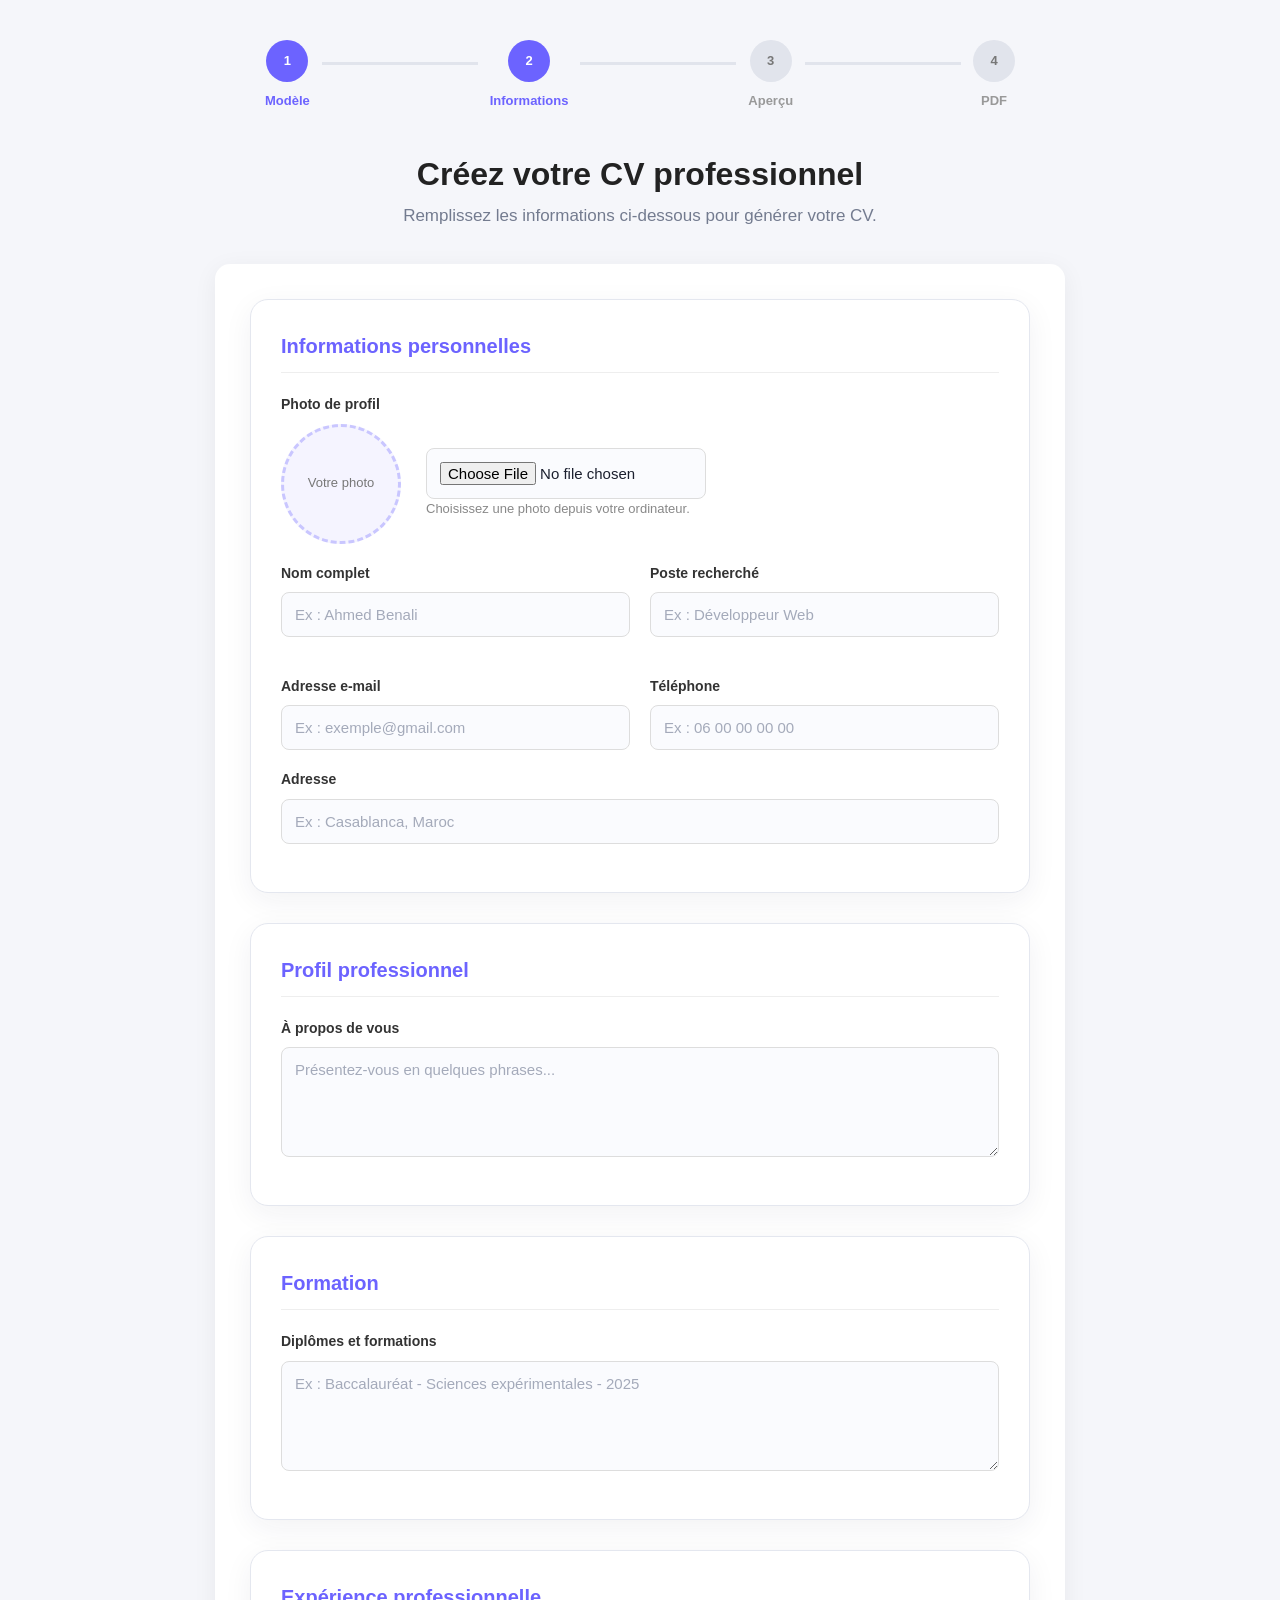
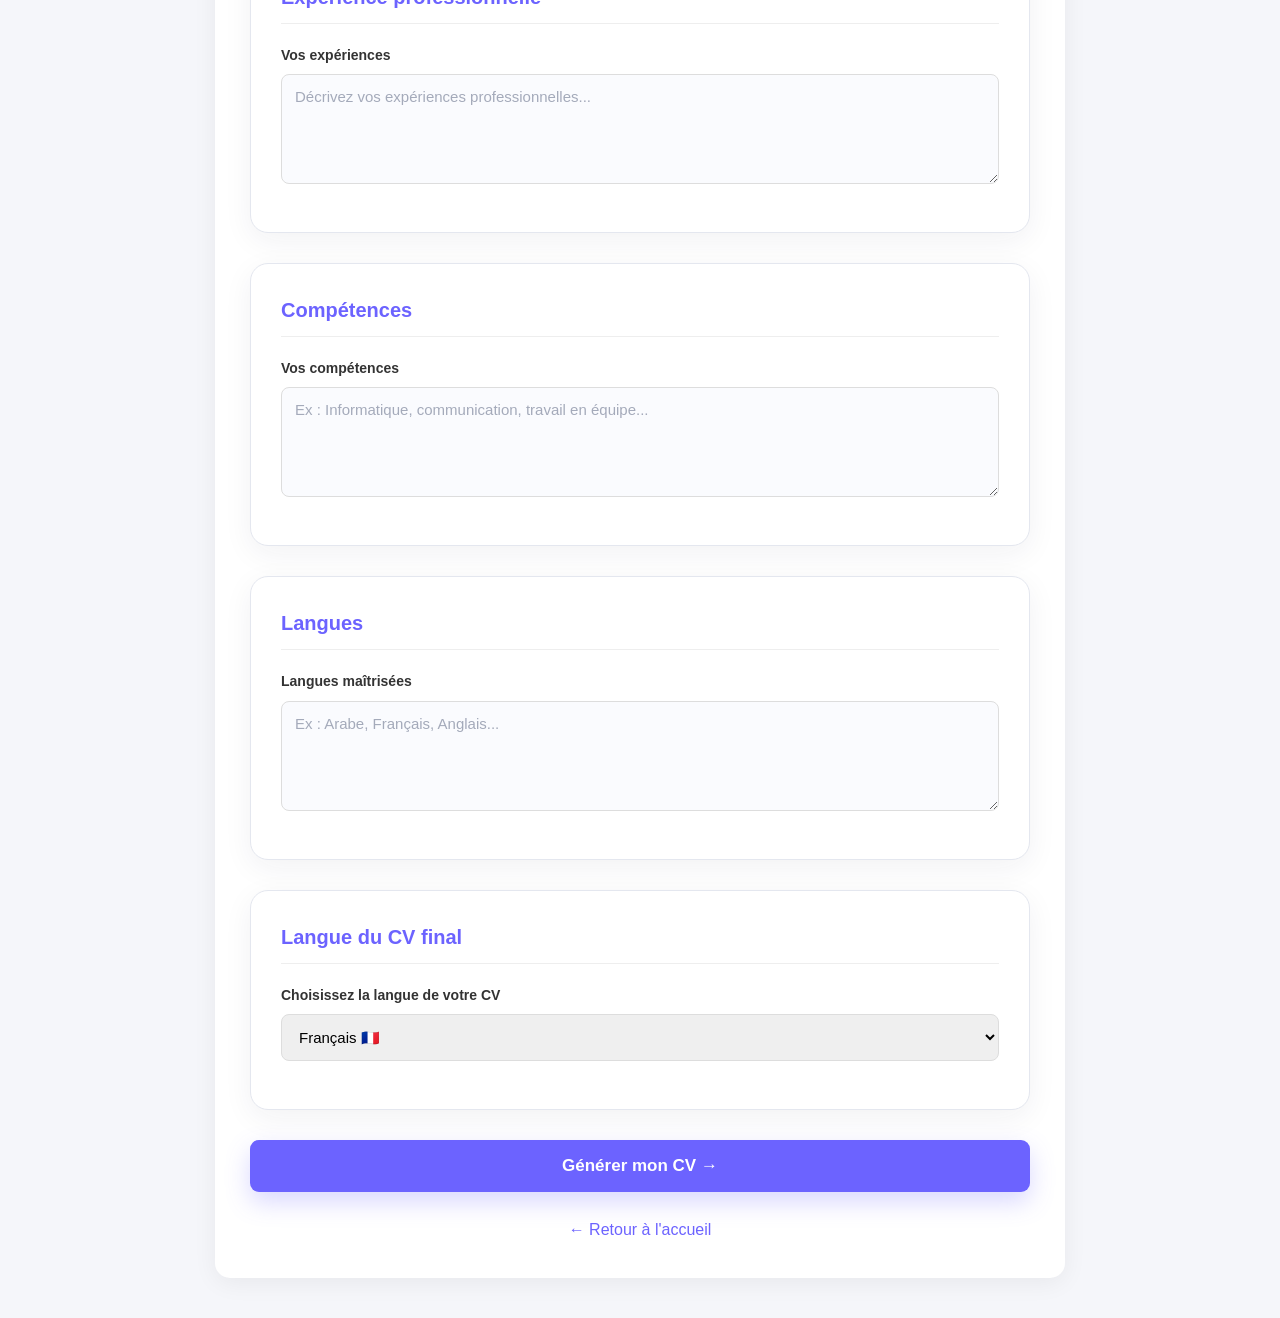
==== create.html @ 96555bdf "Add files via upload" ====
<!DOCTYPE html>
<html lang="fr">
<head>
    <meta charset="UTF-8">
    <meta name="viewport" content="width=device-width, initial-scale=1.0">
    <title>Créer mon CV | CVMaker</title>

    <link rel="stylesheet" href="style.css">

    <style>
        .create-page {
            min-height: 100vh;
            padding: 40px 20px;
            background: #f5f6fa;
            color: #222;
        }

        .progress-container {
            max-width: 750px;
            margin: 0 auto 45px;
            display: flex;
            align-items: center;
            justify-content: center;
        }

        .progress-step {
            display: flex;
            flex-direction: column;
            align-items: center;
            gap: 9px;
            color: #999;
            font-size: 13px;
            font-weight: bold;
            white-space: nowrap;
        }

        .step-circle {
            width: 42px;
            height: 42px;
            border-radius: 50%;
            background: #e1e4ec;
            color: #777;
            display: flex;
            align-items: center;
            justify-content: center;
        }

        .progress-step.active {
            color: #6c63ff;
        }

        .progress-step.active .step-circle {
            background: #6c63ff;
            color: white;
        }

        .progress-line {
            height: 3px;
            flex: 1;
            background: #e1e4ec;
            margin: 0 12px 25px;
        }

        .form-header {
            text-align: center;
            margin-bottom: 35px;
        }

        .form-header h1 {
            font-size: 32px;
            margin-bottom: 10px;
            color: #222;
        }

        .form-header p {
            color: #777;
            font-size: 16px;
        }

        #cvForm {
            max-width: 850px;
            margin: auto;
            background: white;
            padding: 35px;
            border-radius: 15px;
            box-shadow: 0 5px 25px rgba(0,0,0,0.06);
        }

        .form-section {
            margin-bottom: 30px;
        }

        .form-section h2 {
            font-size: 20px;
            color: #6c63ff;
            margin-bottom: 20px;
            padding-bottom: 10px;
            border-bottom: 1px solid #eee;
        }

        .form-grid {
            display: grid;
            grid-template-columns: 1fr 1fr;
            gap: 20px;
        }

        .input-group {
            display: flex;
            flex-direction: column;
            gap: 8px;
            margin-bottom: 18px;
        }

        .input-group label {
            font-weight: 600;
            color: #333;
        }

        .input-group input,
        .input-group textarea,
        .input-group select {
            width: 100%;
            padding: 13px;
            border: 1px solid #ddd;
            border-radius: 8px;
            font-size: 15px;
            font-family: inherit;
            box-sizing: border-box;
            outline: none;
        }

        .input-group input:focus,
        .input-group textarea:focus,
        .input-group select:focus {
            border-color: #6c63ff;
        }

        .input-group textarea {
            min-height: 110px;
            resize: vertical;
        }

        /* Photo de profil */

        .photo-upload {
            display: flex;
            align-items: center;
            gap: 25px;
            flex-wrap: wrap;
        }

        .photo-preview {
            width: 120px;
            height: 120px;
            border-radius: 50%;
            border: 3px dashed #c9c6ff;
            background: #f5f4ff;
            display: flex;
            align-items: center;
            justify-content: center;
            overflow: hidden;
            color: #777;
            text-align: center;
            font-size: 13px;
        }

        .photo-preview img {
            width: 100%;
            height: 100%;
            object-fit: cover;
        }

        .photo-upload input {
            max-width: 280px;
        }

        .photo-help {
            font-size: 13px;
            color: #888;
        }

        .generate-button {
            display: block;
            width: 100%;
            padding: 16px;
            border: none;
            border-radius: 9px;
            background: #6c63ff;
            color: white;
            font-size: 17px;
            font-weight: bold;
            cursor: pointer;
            transition: 0.3s;
        }

        .generate-button:hover {
            background: #554bd8;
        }

        .back-link {
            display: block;
            text-align: center;
            margin-top: 25px;
            color: #6c63ff;
            text-decoration: none;
        }

        @media (max-width: 600px) {
            #cvForm {
                padding: 20px;
            }

            .form-grid {
                grid-template-columns: 1fr;
                gap: 0;
            }

            .form-header h1 {
                font-size: 25px;
            }

            .progress-step {
                font-size: 10px;
            }

            .step-circle {
                width: 32px;
                height: 32px;
            }

            .progress-line {
                margin: 0 5px 22px;
            }
        }
    </style>
</head>

<body>

<main class="create-page">

    <!-- Progression -->

    <div class="progress-container">

        <div class="progress-step active">
            <div class="step-circle">1</div>
            <span>Modèle</span>
        </div>

        <div class="progress-line"></div>

        <div class="progress-step active">
            <div class="step-circle">2</div>
            <span>Informations</span>
        </div>

        <div class="progress-line"></div>

        <div class="progress-step">
            <div class="step-circle">3</div>
            <span>Aperçu</span>
        </div>

        <div class="progress-line"></div>

        <div class="progress-step">
            <div class="step-circle">4</div>
            <span>PDF</span>
        </div>

    </div>

    <!-- Header -->

    <div class="form-header">

        <h1>Créez votre CV professionnel</h1>

        <p>
            Remplissez les informations ci-dessous pour générer votre CV.
        </p>

    </div>

    <!-- Formulaire -->

    <form id="cvForm">

        <!-- Informations personnelles -->

        <section class="form-section">

            <h2>Informations personnelles</h2>

            <!-- Photo -->

            <div class="input-group">

                <label for="photo">Photo de profil</label>

                <div class="photo-upload">

                    <div class="photo-preview" id="photoPreview">
                        Votre photo
                    </div>

                    <div>
                        <input
                            type="file"
                            id="photo"
                            accept="image/*"
                        >

                        <p class="photo-help">
                            Choisissez une photo depuis votre ordinateur.
                        </p>
                    </div>

                </div>

            </div>

            <div class="form-grid">

                <div class="input-group">
                    <label for="name">Nom complet</label>
                    <input
                        type="text"
                        id="name"
                        placeholder="Ex : Ahmed Benali"
                        required
                    >
                </div>

                <div class="input-group">
                    <label for="job">Poste recherché</label>
                    <input
                        type="text"
                        id="job"
                        placeholder="Ex : Développeur Web"
                        required
                    >
                </div>

                <div class="input-group">
                    <label for="email">Adresse e-mail</label>
                    <input
                        type="email"
                        id="email"
                        placeholder="Ex : exemple@gmail.com"
                    >
                </div>

                <div class="input-group">
                    <label for="phone">Téléphone</label>
                    <input
                        type="tel"
                        id="phone"
                        placeholder="Ex : 06 00 00 00 00"
                    >
                </div>

            </div>

            <div class="input-group">

                <label for="address">Adresse</label>

                <input
                    type="text"
                    id="address"
                    placeholder="Ex : Casablanca, Maroc"
                >

            </div>

        </section>

        <!-- Profil professionnel -->

        <section class="form-section">

            <h2>Profil professionnel</h2>

            <div class="input-group">

                <label for="profile">À propos de vous</label>

                <textarea
                    id="profile"
                    placeholder="Présentez-vous en quelques phrases..."
                ></textarea>

            </div>

        </section>

        <!-- Formation -->

        <section class="form-section">

            <h2>Formation</h2>

            <div class="input-group">

                <label for="education">Diplômes et formations</label>

                <textarea
                    id="education"
                    placeholder="Ex : Baccalauréat - Sciences expérimentales - 2025"
                ></textarea>

            </div>

        </section>

        <!-- Expérience -->

        <section class="form-section">

            <h2>Expérience professionnelle</h2>

            <div class="input-group">

                <label for="experience">Vos expériences</label>

                <textarea
                    id="experience"
                    placeholder="Décrivez vos expériences professionnelles..."
                ></textarea>

            </div>

        </section>

        <!-- Compétences -->

        <section class="form-section">

            <h2>Compétences</h2>

            <div class="input-group">

                <label for="skills">Vos compétences</label>

                <textarea
                    id="skills"
                    placeholder="Ex : Informatique, communication, travail en équipe..."
                ></textarea>

            </div>

        </section>

        <!-- Langues -->

        <section class="form-section">

            <h2>Langues</h2>

            <div class="input-group">

                <label for="languages">Langues maîtrisées</label>

                <textarea
                    id="languages"
                    placeholder="Ex : Arabe, Français, Anglais..."
                ></textarea>

            </div>

        </section>

        <!-- Langue du CV final -->

        <section class="form-section">

            <h2>Langue du CV final</h2>

            <div class="input-group">

                <label for="cvLanguage">
                    Choisissez la langue de votre CV
                </label>

                <select id="cvLanguage" required>

                    <option value="fr">Français 🇫🇷</option>

                    <option value="en">English 🇬🇧</option>

                </select>

            </div>

        </section>

        <!-- Bouton -->

        <button type="submit" class="generate-button" id="generateBtn">
            Générer mon CV →
        </button>

        <a href="index.html" class="back-link">
            ← Retour à l'accueil
        </a>

    </form>

</main>

<!-- JavaScript -->

<script>

document.addEventListener("DOMContentLoaded", function() {

    const form = document.getElementById("cvForm");
    const photoInput = document.getElementById("photo");
    const photoPreview = document.getElementById("photoPreview");

    let photoData = "";

    // Prévisualisation et compression de la photo

    photoInput.addEventListener("change", function() {

        const file = this.files[0];

        if (!file) {
            photoData = "";
            photoPreview.textContent = "Votre photo";
            return;
        }

        if (!file.type.startsWith("image/")) {
            alert("Veuillez choisir une image valide.");
            this.value = "";
            return;
        }

        const reader = new FileReader();

        reader.onload = function(event) {

            const image = new Image();

            image.onload = function() {

                const canvas = document.createElement("canvas");

                const maxSize = 600;

                let width = image.width;
                let height = image.height;

                if (width > height && width > maxSize) {
                    height = height * maxSize / width;
                    width = maxSize;
                } else if (height > maxSize) {
                    width = width * maxSize / height;
                    height = maxSize;
                }

                canvas.width = width;
                canvas.height = height;

                const context = canvas.getContext("2d");

                context.drawImage(image, 0, 0, width, height);

                photoData = canvas.toDataURL("image/jpeg", 0.8);

                photoPreview.innerHTML = "";

                const previewImage = document.createElement("img");

                previewImage.src = photoData;

                photoPreview.appendChild(previewImage);

            };

            image.src = event.target.result;

        };

        reader.readAsDataURL(file);

    });


    // Génération du CV

    form.addEventListener("submit", function(event) {

        event.preventDefault();

        try {

            const cvData = {

                name: document.getElementById("name").value.trim(),

                job: document.getElementById("job").value.trim(),

                email: document.getElementById("email").value.trim(),

                phone: document.getElementById("phone").value.trim(),

                address: document.getElementById("address").value.trim(),

                profile: document.getElementById("profile").value.trim(),

                education: document.getElementById("education").value.trim(),

                experience: document.getElementById("experience").value.trim(),

                skills: document.getElementById("skills").value.trim(),

                languages: document.getElementById("languages").value.trim(),

                photo: photoData,

                // Langue choisie pour le CV final
                cvLanguage: document.getElementById("cvLanguage").value

            };

            // Sauvegarder les informations

            localStorage.setItem(
                "cvData",
                JSON.stringify(cvData)
            );

            // Vérifier la sauvegarde

            if (!localStorage.getItem("cvData")) {
                throw new Error("Impossible de sauvegarder les données.");
            }

            // Aller vers la page CV

            window.location.href = "cv.html";

        } catch (error) {

            alert("Erreur : " + error.message);

            console.error(error);

        }

    });

});

</script>

</body>
</html>
---- style.css ----
* {
    margin: 0;
    padding: 0;
    box-sizing: border-box;
}

html {
    scroll-behavior: smooth;
}

body {
    font-family: Arial, Helvetica, sans-serif;
    background: #0b1020;
    color: #ffffff;
    line-height: 1.6;
}

/* =========================
   NAVBAR
========================= */

header {
    width: 100%;
    position: sticky;
    top: 0;
    z-index: 1000;
    background: rgba(11, 16, 32, 0.9);
    backdrop-filter: blur(12px);
    border-bottom: 1px solid #202942;
}

nav {
    max-width: 1200px;
    margin: auto;
    padding: 20px 30px;
    display: flex;
    align-items: center;
    justify-content: space-between;
}

.logo {
    font-size: 26px;
    font-weight: bold;
    letter-spacing: -1px;
}

.logo span {
    color: #6c63ff;
}

nav ul {
    list-style: none;
    display: flex;
    gap: 35px;
}

nav ul li a {
    color: #c8ccda;
    text-decoration: none;
    font-size: 15px;
    transition: 0.3s;
}

nav ul li a:hover {
    color: #ffffff;
}

.nav-button {
    text-decoration: none;
    color: white;
    background: #6c63ff;
    padding: 11px 20px;
    border-radius: 10px;
    font-weight: bold;
    transition: 0.3s;
}

.nav-button:hover {
    background: #8179ff;
    transform: translateY(-2px);
}


/* =========================
   HERO
========================= */

.hero {
    max-width: 1200px;
    min-height: 680px;
    margin: auto;
    padding: 100px 30px;
    display: flex;
    align-items: center;
    justify-content: space-between;
    gap: 70px;
}

.hero-text {
    max-width: 620px;
}

.small-title {
    color: #8d87ff;
    font-size: 13px;
    font-weight: bold;
    letter-spacing: 2px;
    margin-bottom: 18px;
}

.hero h1 {
    font-size: 64px;
    line-height: 1.08;
    letter-spacing: -2px;
    margin-bottom: 25px;
}

.hero h1 span {
    color: #6c63ff;
}

.description {
    color: #aeb4c7;
    font-size: 18px;
    max-width: 550px;
    margin-bottom: 35px;
}

.main-button {
    display: inline-block;
    text-decoration: none;
    color: white;
    background: #6c63ff;
    padding: 15px 28px;
    border-radius: 12px;
    font-weight: bold;
    transition: 0.3s;
}

.main-button:hover {
    background: #8179ff;
    transform: translateY(-3px);
}


/* =========================
   CV PREVIEW
========================= */

.hero-cv {
    width: 390px;
    display: flex;
    justify-content: center;
}

.cv-preview {
    width: 330px;
    height: 460px;
    background: white;
    color: #202020;
    padding: 35px;
    border-radius: 8px;
    box-shadow: 0 30px 80px rgba(0, 0, 0, 0.5);
    transform: rotate(3deg);
    transition: 0.4s;
}

.cv-preview:hover {
    transform: rotate(0deg) translateY(-10px);
}

.cv-photo {
    width: 70px;
    height: 70px;
    border-radius: 50%;
    background: #ddd;
    margin-bottom: 18px;
}

.cv-preview h2 {
    font-size: 25px;
    margin-bottom: 3px;
}

.cv-preview p {
    color: #777;
    font-size: 13px;
}

.cv-preview hr {
    border: none;
    border-top: 2px solid #eeeeee;
    margin: 22px 0;
}

.cv-lines {
    display: flex;
    flex-direction: column;
    gap: 13px;
}

.cv-lines div {
    height: 9px;
    background: #eeeeee;
    border-radius: 5px;
}

.cv-lines div:nth-child(1) {
    width: 85%;
}

.cv-lines div:nth-child(2) {
    width: 95%;
}

.cv-lines div:nth-child(3) {
    width: 70%;
}

.cv-lines div:nth-child(4) {
    width: 90%;
}


/* =========================
   TEMPLATES
========================= */

.templates {
    background: #10162a;
    padding: 100px 30px;
    text-align: center;
}

.templates h2,
.how h2 {
    font-size: 42px;
    margin-bottom: 15px;
}

.section-description {
    color: #9fa6bb;
    margin-bottom: 55px;
}

.template-grid {
    max-width: 1100px;
    margin: auto;
    display: grid;
    grid-template-columns: repeat(3, 1fr);
    gap: 30px;
}

.template-card {
    background: #151c32;
    border: 1px solid #252e49;
    border-radius: 18px;
    padding: 20px;
    text-align: left;
    transition: 0.3s;
}

.template-card:hover {
    transform: translateY(-8px);
    border-color: #6c63ff;
}

.template-image {
    height: 280px;
    border-radius: 12px;
    background: #e9e9e9;
    display: flex;
    align-items: center;
    justify-content: center;
    margin-bottom: 20px;
    overflow: hidden;
}

.mini-cv {
    width: 150px;
    height: 210px;
    background: white;
    display: flex;
    box-shadow: 0 10px 25px rgba(0, 0, 0, 0.2);
}

.mini-sidebar {
    width: 35%;
    background: #292d45;
}

.mini-content {
    flex: 1;
    padding: 15px;
    background:
        linear-gradient(#444 0 0) 15px 18px / 60px 6px no-repeat,
        linear-gradient(#ddd 0 0) 15px 40px / 90px 5px no-repeat,
        linear-gradient(#ddd 0 0) 15px 55px / 75px 5px no-repeat,
        linear-gradient(#ddd 0 0) 15px 70px / 85px 5px no-repeat,
        white;
}

.mini-header {
    width: 100%;
    height: 45px;
    background: #6c63ff;
}

.template-two .mini-cv {
    flex-direction: column;
}

.template-two .mini-content {
    width: 100%;
}

.template-three .mini-sidebar {
    background: #6c63ff;
}

.template-card h3 {
    font-size: 22px;
    margin-bottom: 4px;
}

.template-card p {
    color: #8f96ab;
    font-size: 14px;
    margin-bottom: 18px;
}

.template-card button {
    width: 100%;
    border: none;
    background: #252d47;
    color: white;
    padding: 12px;
    border-radius: 9px;
    cursor: pointer;
    font-weight: bold;
    transition: 0.3s;
}

.template-card button:hover {
    background: #6c63ff;
}


/* =========================
   HOW IT WORKS
========================= */

.how {
    max-width: 1100px;
    margin: auto;
    padding: 100px 30px;
    text-align: center;
}

.steps {
    margin-top: 60px;
    display: grid;
    grid-template-columns: repeat(3, 1fr);
    gap: 40px;
}

.step {
    padding: 25px;
}

.number {
    width: 55px;
    height: 55px;
    margin: auto auto 20px;
    border-radius: 50%;
    background: #6c63ff;
    display: flex;
    align-items: center;
    justify-content: center;
    font-size: 20px;
    font-weight: bold;
}

.step h3 {
    font-size: 21px;
    margin-bottom: 10px;
}

.step p {
    color: #9299ae;
}


/* =========================
   FOOTER
========================= */

footer {
    background: #070b16;
    border-top: 1px solid #202942;
    padding: 45px 30px;
    text-align: center;
}

footer p {
    color: #777f95;
    margin-top: 8px;
}


/* =========================
   RESPONSIVE
========================= */

@media screen and (max-width: 850px) {

    nav {
        flex-wrap: wrap;
        gap: 20px;
    }

    nav ul {
        order: 3;
        width: 100%;
        justify-content: center;
    }

    .hero {
        flex-direction: column;
        text-align: center;
        padding-top: 70px;
    }

    .hero-text {
        max-width: 700px;
    }

    .description {
        margin-left: auto;
        margin-right: auto;
    }

    .template-grid,
    .steps {
        grid-template-columns: 1fr;
        max-width: 450px;
        margin-left: auto;
        margin-right: auto;
    }
}

@media screen and (max-width: 550px) {

    nav {
        padding: 15px;
    }

    nav ul {
        gap: 15px;
    }

    nav ul li a {
        font-size: 13px;
    }

    .nav-button {
        padding: 9px 14px;
        font-size: 13px;
    }

    .hero {
        padding: 70px 20px;
    }

    .hero h1 {
        font-size: 42px;
    }

    .hero-cv {
        width: 100%;
    }

    .cv-preview {
        width: 280px;
        height: 400px;
    }

    .templates,
    .how {
        padding: 70px 20px;
    }

    .templates h2,
    .how h2 {
        font-size: 32px;
    }
}/* =========================
   FINAL CV
========================= */

.cv-page {
    min-height: 100vh;
    padding: 70px 20px;
    background: #e9ecf3;
}

.final-cv {
    max-width: 850px;
    min-height: 1100px;
    margin: auto;
    background: white;
    color: #222;
    padding: 55px 60px;
    box-shadow: 0 20px 60px rgba(0, 0, 0, 0.15);
}

.cv-header {
    border-bottom: 3px solid #6c63ff;
    padding-bottom: 25px;
}

.cv-header h1 {
    font-size: 42px;
    color: #15192b;
    margin-bottom: 5px;
}

.cv-header p {
    font-size: 19px;
    color: #6c63ff;
    font-weight: bold;
}

.cv-contact {
    display: flex;
    flex-wrap: wrap;
    gap: 15px 30px;
    padding: 20px 0 30px;
    color: #666;
    font-size: 14px;
    border-bottom: 1px solid #ddd;
}

.cv-body {
    padding-top: 30px;
}

.cv-body section {
    margin-bottom: 30px;
}

.cv-body h2 {
    color: #6c63ff;
    font-size: 20px;
    margin-bottom: 10px;
    text-transform: uppercase;
    letter-spacing: 1px;
}

.cv-body p {
    color: #444;
    white-space: pre-line;
    line-height: 1.8;
    font-size: 15px;
}


/* Bouton télécharger */

.download-button {
    display: block;
    margin: 35px auto 0;
    border: none;
    background: #6c63ff;
    color: white;
    padding: 15px 28px;
    border-radius: 10px;
    font-size: 15px;
    font-weight: bold;
    cursor: pointer;
    transition: 0.3s;
}

.download-button:hover {
    background: #8179ff;
    transform: translateY(-2px);
}


/* =========================
   IMPRESSION / PDF
========================= */

@media print {

    body {
        background: white;
    }

    header,
    footer,
    .download-button {
        display: none !important;
    }

    .cv-page {
        padding: 0;
        background: white;
    }

    .final-cv {
        max-width: none;
        min-height: auto;
        box-shadow: none;
        margin: 0;
    }
}


/* =========================
   MOBILE
========================= */

@media screen and (max-width: 600px) {

    .cv-page {
        padding: 20px 10px;
    }

    .final-cv {
        padding: 35px 25px;
    }

    .cv-header h1 {
        font-size: 32px;
    }

    .cv-contact {
        flex-direction: column;
        gap: 8px;
    }
}/* =========================
   CREATE CV PAGE
========================= */

.create-page {
    min-height: 100vh;
    padding: 70px 20px 100px;
    background: #f5f7fb;
    color: #15192b;
}

.form-header {
    max-width: 850px;
    margin: 0 auto 45px;
    text-align: center;
}

.form-header .small-title {
    margin-bottom: 10px;
}

.form-header h1 {
    font-size: 46px;
    line-height: 1.1;
    margin-bottom: 15px;
    color: #15192b;
}

.form-header > p:last-child {
    color: #737b8f;
    font-size: 17px;
}


/* FORM */

#cvForm {
    max-width: 850px;
    margin: auto;
}

.form-section {
    background: white;
    border: 1px solid #e4e7ef;
    border-radius: 18px;
    padding: 30px;
    margin-bottom: 22px;
    box-shadow: 0 8px 30px rgba(30, 35, 60, 0.06);
}

.form-section h2 {
    font-size: 20px;
    margin-bottom: 25px;
    color: #191d2e;
}


/* INPUTS */

.form-grid {
    display: grid;
    grid-template-columns: 1fr 1fr;
    gap: 20px;
}

.input-group {
    display: flex;
    flex-direction: column;
    gap: 8px;
}

.input-group.full {
    grid-column: 1 / -1;
}

.input-group label {
    font-size: 14px;
    font-weight: bold;
    color: #3e4558;
}

.input-group input,
.input-group textarea {
    width: 100%;
    border: 1px solid #dfe3ec;
    background: #fafbfe;
    color: #1b1f2e;
    border-radius: 10px;
    padding: 14px 15px;
    font-size: 15px;
    font-family: inherit;
    outline: none;
    transition: 0.25s;
}

.input-group textarea {
    resize: vertical;
    min-height: 120px;
}

.input-group input::placeholder,
.input-group textarea::placeholder {
    color: #a4aaba;
}

.input-group input:focus,
.input-group textarea:focus {
    background: white;
    border-color: #6c63ff;
    box-shadow: 0 0 0 4px rgba(108, 99, 255, 0.1);
}


/* GENERATE BUTTON */

.generate-button {
    width: 100%;
    border: none;
    border-radius: 12px;
    padding: 17px 25px;
    background: #6c63ff;
    color: white;
    font-size: 16px;
    font-weight: bold;
    cursor: pointer;
    transition: 0.3s;
    box-shadow: 0 10px 25px rgba(108, 99, 255, 0.25);
}

.generate-button:hover {
    background: #574ee8;
    transform: translateY(-2px);
}


/* MOBILE */

@media screen and (max-width: 650px) {

    .create-page {
        padding: 45px 15px 70px;
    }

    .form-header h1 {
        font-size: 36px;
    }

    .form-grid {
        grid-template-columns: 1fr;
    }

    .input-group.full {
        grid-column: auto;
    }

    .form-section {
        padding: 22px;
    }
}
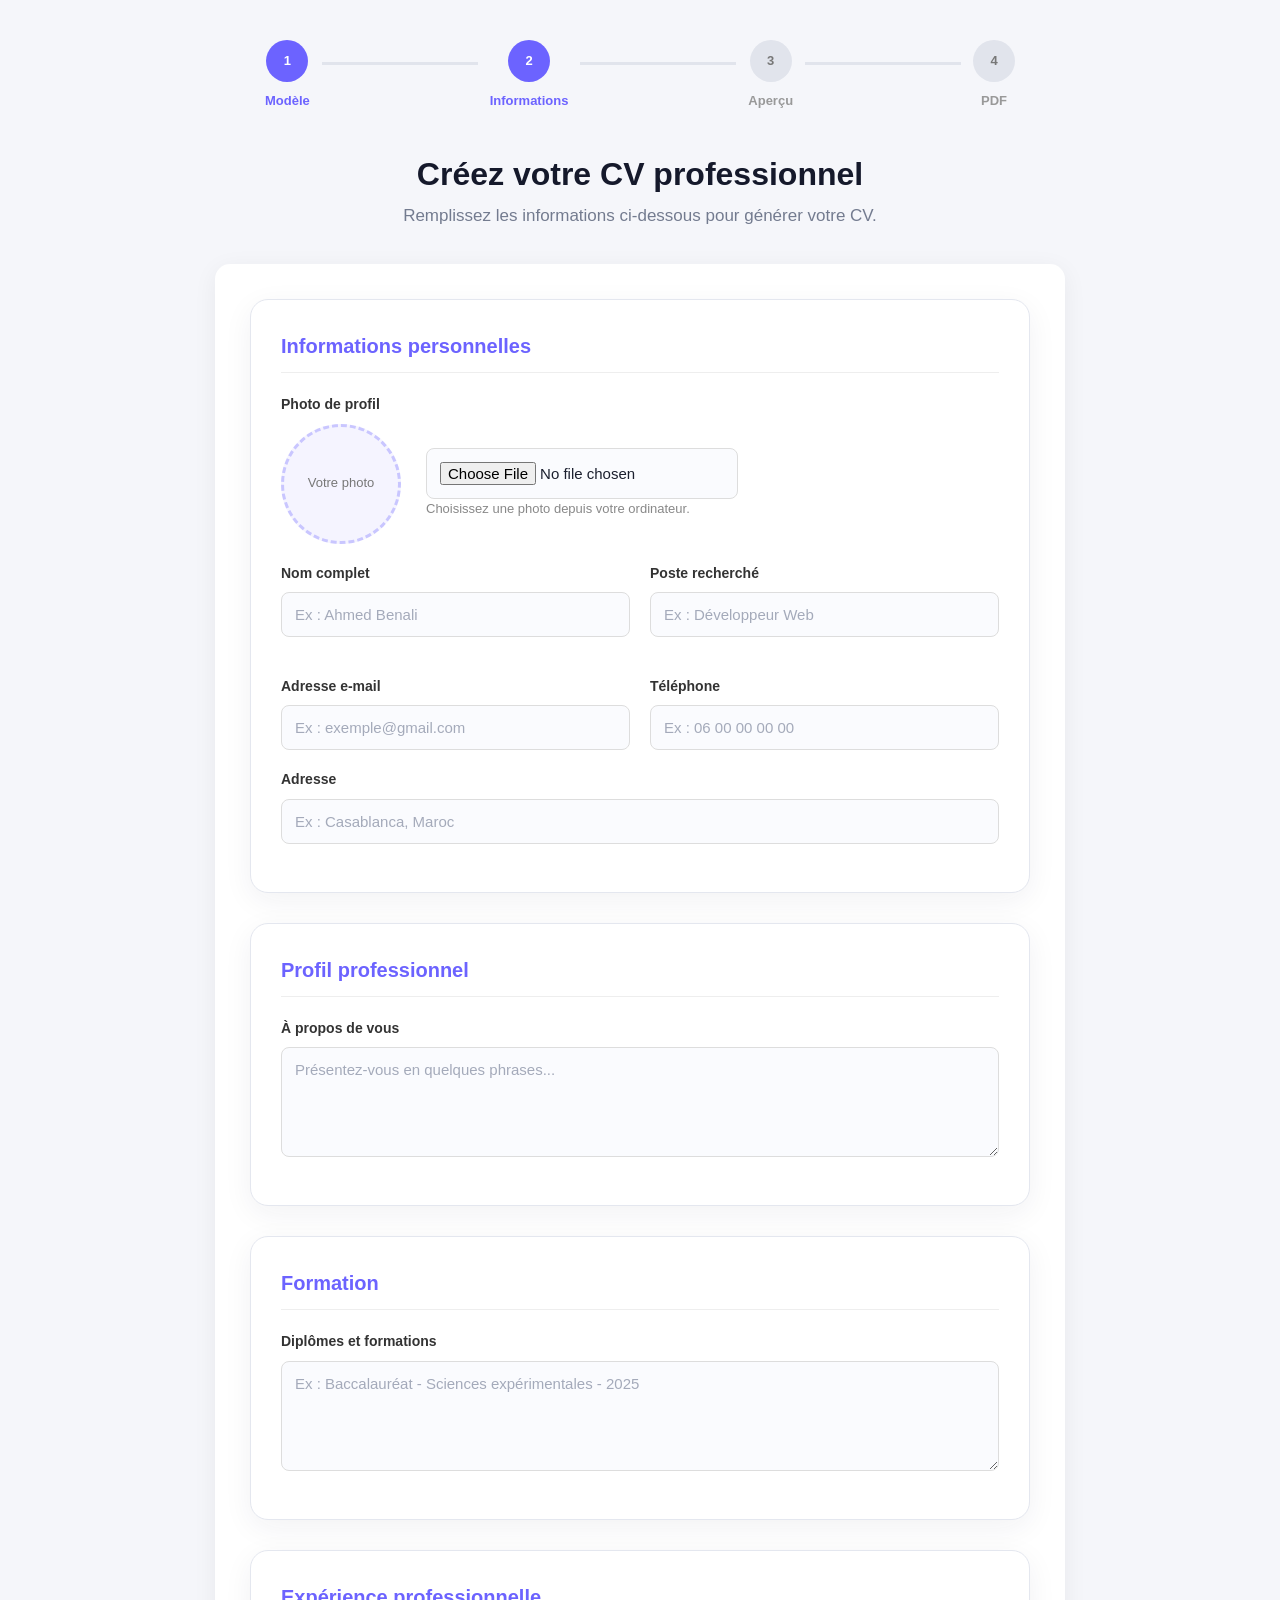
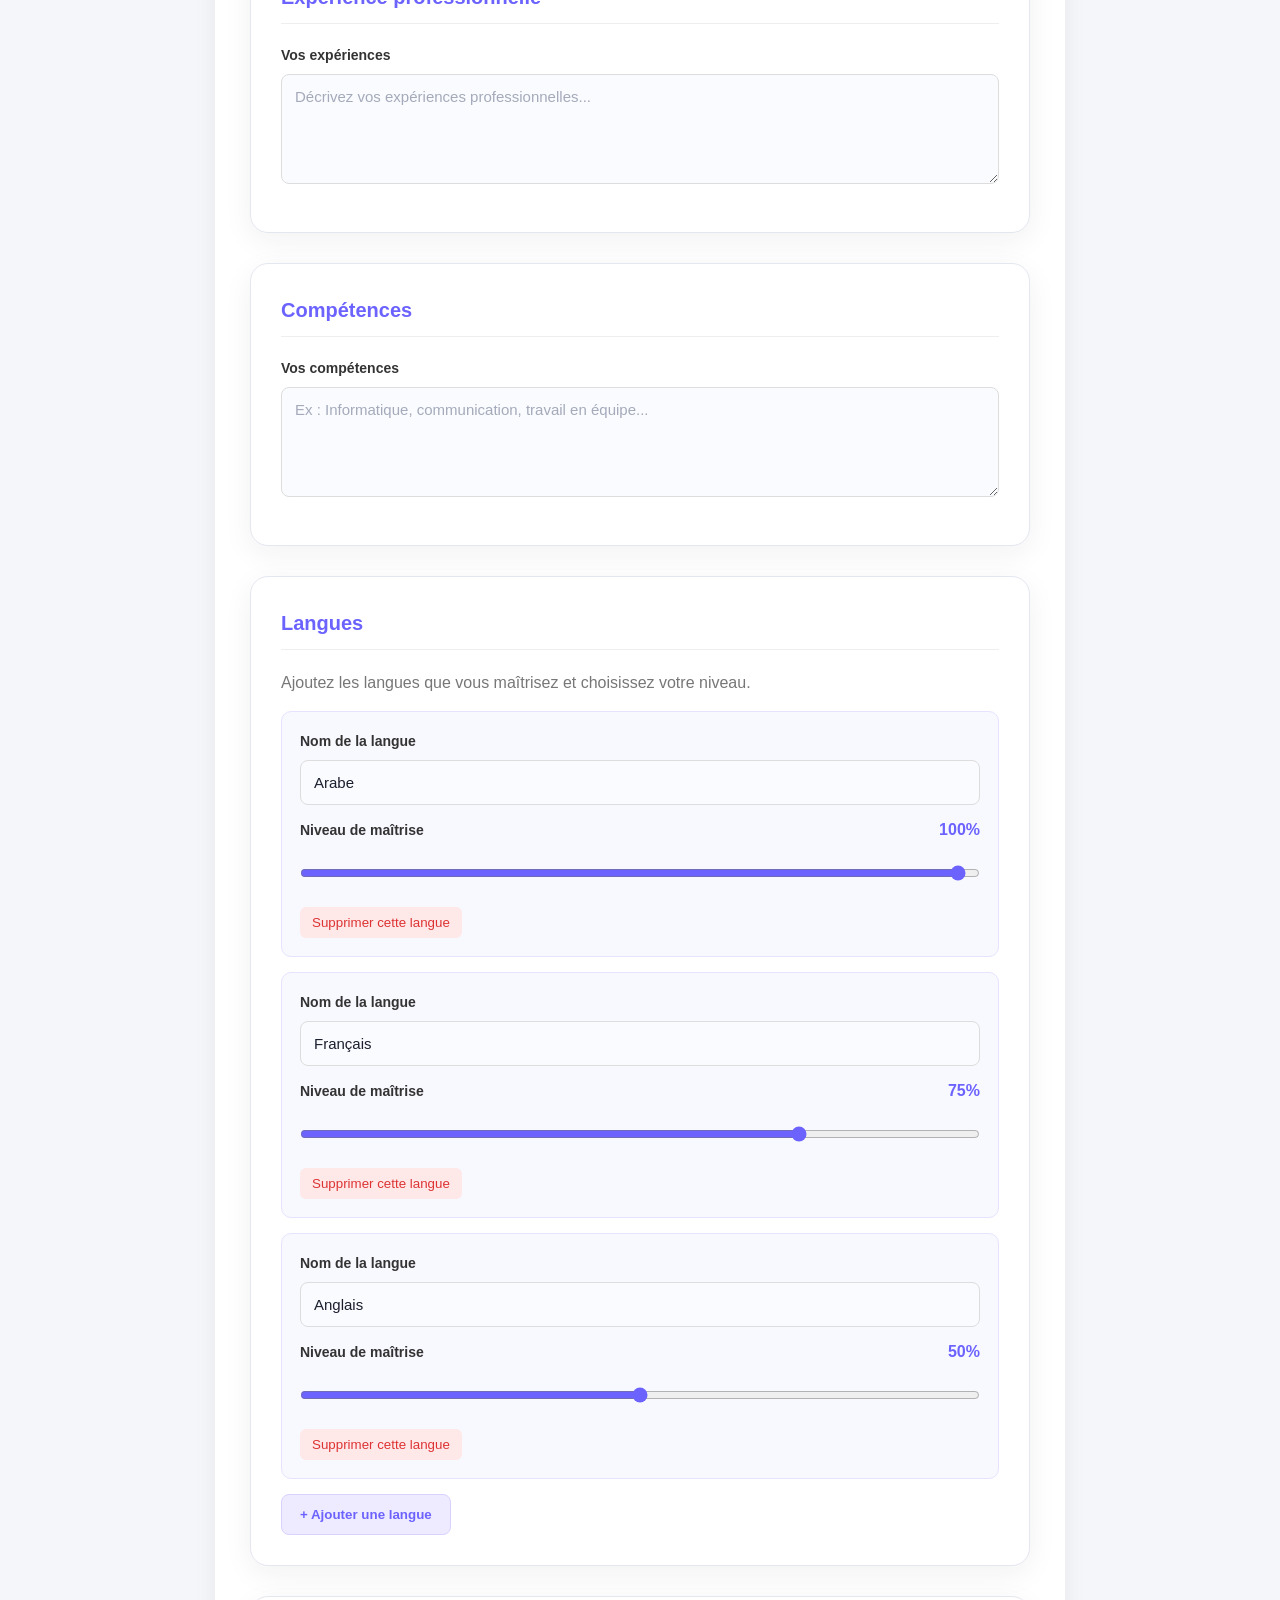
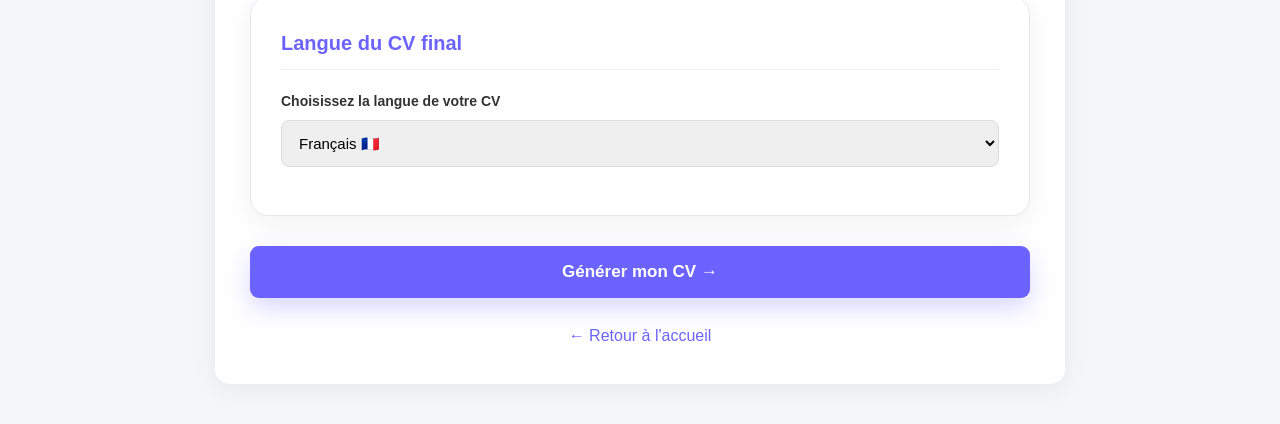
==== commit 713aacc8: "Update create.html" ====
--- a/create.html
+++ b/create.html
@@ -1,516 +1,478 @@
 <!DOCTYPE html>
 <html lang="fr">
 <head>
-    <meta charset="UTF-8">
-    <meta name="viewport" content="width=device-width, initial-scale=1.0">
-    <title>Créer mon CV | CVMaker</title>
-
-    <link rel="stylesheet" href="style.css">
-
-    <style>
-        .create-page {
-            min-height: 100vh;
-            padding: 40px 20px;
-            background: #f5f6fa;
-            color: #222;
-        }
-
-        .progress-container {
-            max-width: 750px;
-            margin: 0 auto 45px;
-            display: flex;
-            align-items: center;
-            justify-content: center;
-        }
-
-        .progress-step {
-            display: flex;
-            flex-direction: column;
-            align-items: center;
-            gap: 9px;
-            color: #999;
-            font-size: 13px;
-            font-weight: bold;
-            white-space: nowrap;
-        }
-
-        .step-circle {
-            width: 42px;
-            height: 42px;
-            border-radius: 50%;
-            background: #e1e4ec;
-            color: #777;
-            display: flex;
-            align-items: center;
-            justify-content: center;
-        }
-
-        .progress-step.active {
-            color: #6c63ff;
-        }
-
-        .progress-step.active .step-circle {
-            background: #6c63ff;
-            color: white;
-        }
-
-        .progress-line {
-            height: 3px;
-            flex: 1;
-            background: #e1e4ec;
-            margin: 0 12px 25px;
-        }
-
-        .form-header {
-            text-align: center;
-            margin-bottom: 35px;
-        }
-
-        .form-header h1 {
-            font-size: 32px;
-            margin-bottom: 10px;
-            color: #222;
-        }
-
-        .form-header p {
-            color: #777;
-            font-size: 16px;
-        }
-
-        #cvForm {
-            max-width: 850px;
-            margin: auto;
-            background: white;
-            padding: 35px;
-            border-radius: 15px;
-            box-shadow: 0 5px 25px rgba(0,0,0,0.06);
-        }
-
-        .form-section {
-            margin-bottom: 30px;
-        }
-
-        .form-section h2 {
-            font-size: 20px;
-            color: #6c63ff;
-            margin-bottom: 20px;
-            padding-bottom: 10px;
-            border-bottom: 1px solid #eee;
-        }
-
-        .form-grid {
-            display: grid;
-            grid-template-columns: 1fr 1fr;
-            gap: 20px;
-        }
-
-        .input-group {
-            display: flex;
-            flex-direction: column;
-            gap: 8px;
-            margin-bottom: 18px;
-        }
-
-        .input-group label {
-            font-weight: 600;
-            color: #333;
-        }
-
-        .input-group input,
-        .input-group textarea,
-        .input-group select {
-            width: 100%;
-            padding: 13px;
-            border: 1px solid #ddd;
-            border-radius: 8px;
-            font-size: 15px;
-            font-family: inherit;
-            box-sizing: border-box;
-            outline: none;
-        }
-
-        .input-group input:focus,
-        .input-group textarea:focus,
-        .input-group select:focus {
-            border-color: #6c63ff;
-        }
-
-        .input-group textarea {
-            min-height: 110px;
-            resize: vertical;
-        }
-
-        /* Photo de profil */
-
-        .photo-upload {
-            display: flex;
-            align-items: center;
-            gap: 25px;
-            flex-wrap: wrap;
-        }
-
-        .photo-preview {
-            width: 120px;
-            height: 120px;
-            border-radius: 50%;
-            border: 3px dashed #c9c6ff;
-            background: #f5f4ff;
-            display: flex;
-            align-items: center;
-            justify-content: center;
-            overflow: hidden;
-            color: #777;
-            text-align: center;
-            font-size: 13px;
-        }
-
-        .photo-preview img {
-            width: 100%;
-            height: 100%;
-            object-fit: cover;
-        }
-
-        .photo-upload input {
-            max-width: 280px;
-        }
-
-        .photo-help {
-            font-size: 13px;
-            color: #888;
-        }
-
-        .generate-button {
-            display: block;
-            width: 100%;
-            padding: 16px;
-            border: none;
-            border-radius: 9px;
-            background: #6c63ff;
-            color: white;
-            font-size: 17px;
-            font-weight: bold;
-            cursor: pointer;
-            transition: 0.3s;
-        }
-
-        .generate-button:hover {
-            background: #554bd8;
-        }
-
-        .back-link {
-            display: block;
-            text-align: center;
-            margin-top: 25px;
-            color: #6c63ff;
-            text-decoration: none;
-        }
-
-        @media (max-width: 600px) {
-            #cvForm {
-                padding: 20px;
-            }
-
-            .form-grid {
-                grid-template-columns: 1fr;
-                gap: 0;
-            }
-
-            .form-header h1 {
-                font-size: 25px;
-            }
-
-            .progress-step {
-                font-size: 10px;
-            }
-
-            .step-circle {
-                width: 32px;
-                height: 32px;
-            }
-
-            .progress-line {
-                margin: 0 5px 22px;
-            }
-        }
-    </style>
+<meta charset="UTF-8">
+<meta name="viewport" content="width=device-width, initial-scale=1.0">
+<title>Créer mon CV | CVMaker</title>
+<link rel="stylesheet" href="style.css">
+
+<style>
+.create-page {
+    min-height: 100vh;
+    padding: 40px 20px;
+    background: #f5f6fa;
+    color: #222;
+}
+
+.progress-container {
+    max-width: 750px;
+    margin: 0 auto 45px;
+    display: flex;
+    align-items: center;
+    justify-content: center;
+}
+
+.progress-step {
+    display: flex;
+    flex-direction: column;
+    align-items: center;
+    gap: 9px;
+    color: #999;
+    font-size: 13px;
+    font-weight: bold;
+    white-space: nowrap;
+}
+
+.step-circle {
+    width: 42px;
+    height: 42px;
+    border-radius: 50%;
+    background: #e1e4ec;
+    color: #777;
+    display: flex;
+    align-items: center;
+    justify-content: center;
+}
+
+.progress-step.active {
+    color: #6c63ff;
+}
+
+.progress-step.active .step-circle {
+    background: #6c63ff;
+    color: white;
+}
+
+.progress-line {
+    height: 3px;
+    flex: 1;
+    background: #e1e4ec;
+    margin: 0 12px 25px;
+}
+
+.form-header {
+    text-align: center;
+    margin-bottom: 35px;
+}
+
+.form-header h1 {
+    font-size: 32px;
+    margin-bottom: 10px;
+}
+
+.form-header p {
+    color: #777;
+}
+
+#cvForm {
+    max-width: 850px;
+    margin: auto;
+    background: white;
+    padding: 35px;
+    border-radius: 15px;
+    box-shadow: 0 5px 25px rgba(0,0,0,0.06);
+}
+
+.form-section {
+    margin-bottom: 30px;
+}
+
+.form-section h2 {
+    font-size: 20px;
+    color: #6c63ff;
+    margin-bottom: 20px;
+    padding-bottom: 10px;
+    border-bottom: 1px solid #eee;
+}
+
+.form-grid {
+    display: grid;
+    grid-template-columns: 1fr 1fr;
+    gap: 20px;
+}
+
+.input-group {
+    display: flex;
+    flex-direction: column;
+    gap: 8px;
+    margin-bottom: 18px;
+}
+
+.input-group label {
+    font-weight: 600;
+    color: #333;
+}
+
+.input-group input,
+.input-group textarea,
+.input-group select {
+    width: 100%;
+    padding: 13px;
+    border: 1px solid #ddd;
+    border-radius: 8px;
+    font-size: 15px;
+    font-family: inherit;
+    box-sizing: border-box;
+    outline: none;
+}
+
+.input-group input:focus,
+.input-group textarea:focus,
+.input-group select:focus {
+    border-color: #6c63ff;
+}
+
+.input-group textarea {
+    min-height: 110px;
+    resize: vertical;
+}
+
+/* Photo */
+
+.photo-upload {
+    display: flex;
+    align-items: center;
+    gap: 25px;
+    flex-wrap: wrap;
+}
+
+.photo-preview {
+    width: 120px;
+    height: 120px;
+    border-radius: 50%;
+    border: 3px dashed #c9c6ff;
+    background: #f5f4ff;
+    display: flex;
+    align-items: center;
+    justify-content: center;
+    overflow: hidden;
+    color: #777;
+    font-size: 13px;
+}
+
+.photo-preview img {
+    width: 100%;
+    height: 100%;
+    object-fit: cover;
+}
+
+.photo-help {
+    font-size: 13px;
+    color: #888;
+}
+
+/* Languages */
+
+.language-card {
+    background: #f8f8ff;
+    border: 1px solid #e6e3ff;
+    padding: 18px;
+    border-radius: 10px;
+    margin-bottom: 15px;
+}
+
+.language-card .input-group {
+    margin-bottom: 12px;
+}
+
+.language-range {
+    width: 100%;
+    accent-color: #6c63ff;
+    cursor: pointer;
+}
+
+.language-level {
+    display: flex;
+    justify-content: space-between;
+    align-items: center;
+    font-weight: bold;
+    color: #6c63ff;
+}
+
+.remove-language {
+    background: #ffe8e8;
+    color: #d33;
+    border: none;
+    padding: 8px 12px;
+    border-radius: 6px;
+    cursor: pointer;
+}
+
+.add-language {
+    background: #eeeaff;
+    color: #6c63ff;
+    border: 1px solid #d8d2ff;
+    padding: 12px 18px;
+    border-radius: 8px;
+    cursor: pointer;
+    font-weight: bold;
+}
+
+.generate-button {
+    display: block;
+    width: 100%;
+    padding: 16px;
+    border: none;
+    border-radius: 9px;
+    background: #6c63ff;
+    color: white;
+    font-size: 17px;
+    font-weight: bold;
+    cursor: pointer;
+    transition: 0.3s;
+}
+
+.generate-button:hover {
+    background: #554bd8;
+}
+
+.back-link {
+    display: block;
+    text-align: center;
+    margin-top: 25px;
+    color: #6c63ff;
+    text-decoration: none;
+}
+
+@media(max-width:600px) {
+    #cvForm {
+        padding: 20px;
+    }
+
+    .form-grid {
+        grid-template-columns: 1fr;
+        gap: 0;
+    }
+
+    .form-header h1 {
+        font-size: 25px;
+    }
+
+    .progress-step {
+        font-size: 10px;
+    }
+
+    .step-circle {
+        width: 32px;
+        height: 32px;
+    }
+
+    .progress-line {
+        margin: 0 5px 22px;
+    }
+}
+</style>
 </head>
 
 <body>
 
 <main class="create-page">
 
-    <!-- Progression -->
-
-    <div class="progress-container">
-
-        <div class="progress-step active">
-            <div class="step-circle">1</div>
-            <span>Modèle</span>
+<div class="progress-container">
+    <div class="progress-step active">
+        <div class="step-circle">1</div>
+        <span>Modèle</span>
+    </div>
+
+    <div class="progress-line"></div>
+
+    <div class="progress-step active">
+        <div class="step-circle">2</div>
+        <span>Informations</span>
+    </div>
+
+    <div class="progress-line"></div>
+
+    <div class="progress-step">
+        <div class="step-circle">3</div>
+        <span>Aperçu</span>
+    </div>
+
+    <div class="progress-line"></div>
+
+    <div class="progress-step">
+        <div class="step-circle">4</div>
+        <span>PDF</span>
+    </div>
+</div>
+
+<div class="form-header">
+    <h1>Créez votre CV professionnel</h1>
+    <p>Remplissez les informations ci-dessous pour générer votre CV.</p>
+</div>
+
+<form id="cvForm">
+
+<!-- INFORMATIONS PERSONNELLES -->
+
+<section class="form-section">
+
+<h2>Informations personnelles</h2>
+
+<div class="input-group">
+    <label for="photo">Photo de profil</label>
+
+    <div class="photo-upload">
+        <div class="photo-preview" id="photoPreview">
+            Votre photo
         </div>
 
-        <div class="progress-line"></div>
-
-        <div class="progress-step active">
-            <div class="step-circle">2</div>
-            <span>Informations</span>
+        <div>
+            <input type="file" id="photo" accept="image/*">
+            <p class="photo-help">
+                Choisissez une photo depuis votre ordinateur.
+            </p>
         </div>
-
-        <div class="progress-line"></div>
-
-        <div class="progress-step">
-            <div class="step-circle">3</div>
-            <span>Aperçu</span>
-        </div>
-
-        <div class="progress-line"></div>
-
-        <div class="progress-step">
-            <div class="step-circle">4</div>
-            <span>PDF</span>
-        </div>
-
-    </div>
-
-    <!-- Header -->
-
-    <div class="form-header">
-
-        <h1>Créez votre CV professionnel</h1>
-
-        <p>
-            Remplissez les informations ci-dessous pour générer votre CV.
-        </p>
-
-    </div>
-
-    <!-- Formulaire -->
-
-    <form id="cvForm">
-
-        <!-- Informations personnelles -->
-
-        <section class="form-section">
-
-            <h2>Informations personnelles</h2>
-
-            <!-- Photo -->
-
-            <div class="input-group">
-
-                <label for="photo">Photo de profil</label>
-
-                <div class="photo-upload">
-
-                    <div class="photo-preview" id="photoPreview">
-                        Votre photo
-                    </div>
-
-                    <div>
-                        <input
-                            type="file"
-                            id="photo"
-                            accept="image/*"
-                        >
-
-                        <p class="photo-help">
-                            Choisissez une photo depuis votre ordinateur.
-                        </p>
-                    </div>
-
-                </div>
-
-            </div>
-
-            <div class="form-grid">
-
-                <div class="input-group">
-                    <label for="name">Nom complet</label>
-                    <input
-                        type="text"
-                        id="name"
-                        placeholder="Ex : Ahmed Benali"
-                        required
-                    >
-                </div>
-
-                <div class="input-group">
-                    <label for="job">Poste recherché</label>
-                    <input
-                        type="text"
-                        id="job"
-                        placeholder="Ex : Développeur Web"
-                        required
-                    >
-                </div>
-
-                <div class="input-group">
-                    <label for="email">Adresse e-mail</label>
-                    <input
-                        type="email"
-                        id="email"
-                        placeholder="Ex : exemple@gmail.com"
-                    >
-                </div>
-
-                <div class="input-group">
-                    <label for="phone">Téléphone</label>
-                    <input
-                        type="tel"
-                        id="phone"
-                        placeholder="Ex : 06 00 00 00 00"
-                    >
-                </div>
-
-            </div>
-
-            <div class="input-group">
-
-                <label for="address">Adresse</label>
-
-                <input
-                    type="text"
-                    id="address"
-                    placeholder="Ex : Casablanca, Maroc"
-                >
-
-            </div>
-
-        </section>
-
-        <!-- Profil professionnel -->
-
-        <section class="form-section">
-
-            <h2>Profil professionnel</h2>
-
-            <div class="input-group">
-
-                <label for="profile">À propos de vous</label>
-
-                <textarea
-                    id="profile"
-                    placeholder="Présentez-vous en quelques phrases..."
-                ></textarea>
-
-            </div>
-
-        </section>
-
-        <!-- Formation -->
-
-        <section class="form-section">
-
-            <h2>Formation</h2>
-
-            <div class="input-group">
-
-                <label for="education">Diplômes et formations</label>
-
-                <textarea
-                    id="education"
-                    placeholder="Ex : Baccalauréat - Sciences expérimentales - 2025"
-                ></textarea>
-
-            </div>
-
-        </section>
-
-        <!-- Expérience -->
-
-        <section class="form-section">
-
-            <h2>Expérience professionnelle</h2>
-
-            <div class="input-group">
-
-                <label for="experience">Vos expériences</label>
-
-                <textarea
-                    id="experience"
-                    placeholder="Décrivez vos expériences professionnelles..."
-                ></textarea>
-
-            </div>
-
-        </section>
-
-        <!-- Compétences -->
-
-        <section class="form-section">
-
-            <h2>Compétences</h2>
-
-            <div class="input-group">
-
-                <label for="skills">Vos compétences</label>
-
-                <textarea
-                    id="skills"
-                    placeholder="Ex : Informatique, communication, travail en équipe..."
-                ></textarea>
-
-            </div>
-
-        </section>
-
-        <!-- Langues -->
-
-        <section class="form-section">
-
-            <h2>Langues</h2>
-
-            <div class="input-group">
-
-                <label for="languages">Langues maîtrisées</label>
-
-                <textarea
-                    id="languages"
-                    placeholder="Ex : Arabe, Français, Anglais..."
-                ></textarea>
-
-            </div>
-
-        </section>
-
-        <!-- Langue du CV final -->
-
-        <section class="form-section">
-
-            <h2>Langue du CV final</h2>
-
-            <div class="input-group">
-
-                <label for="cvLanguage">
-                    Choisissez la langue de votre CV
-                </label>
-
-                <select id="cvLanguage" required>
-
-                    <option value="fr">Français 🇫🇷</option>
-
-                    <option value="en">English 🇬🇧</option>
-
-                </select>
-
-            </div>
-
-        </section>
-
-        <!-- Bouton -->
-
-        <button type="submit" class="generate-button" id="generateBtn">
-            Générer mon CV →
-        </button>
-
-        <a href="index.html" class="back-link">
-            ← Retour à l'accueil
-        </a>
-
-    </form>
-
+    </div>
+</div>
+
+<div class="form-grid">
+
+    <div class="input-group">
+        <label for="name">Nom complet</label>
+        <input type="text" id="name"
+        placeholder="Ex : Ahmed Benali" required>
+    </div>
+
+    <div class="input-group">
+        <label for="job">Poste recherché</label>
+        <input type="text" id="job"
+        placeholder="Ex : Développeur Web" required>
+    </div>
+
+    <div class="input-group">
+        <label for="email">Adresse e-mail</label>
+        <input type="email" id="email"
+        placeholder="Ex : exemple@gmail.com">
+    </div>
+
+    <div class="input-group">
+        <label for="phone">Téléphone</label>
+        <input type="tel" id="phone"
+        placeholder="Ex : 06 00 00 00 00">
+    </div>
+
+</div>
+
+<div class="input-group">
+    <label for="address">Adresse</label>
+    <input type="text" id="address"
+    placeholder="Ex : Casablanca, Maroc">
+</div>
+
+</section>
+
+<!-- PROFIL -->
+
+<section class="form-section">
+
+<h2>Profil professionnel</h2>
+
+<div class="input-group">
+    <label for="profile">À propos de vous</label>
+    <textarea id="profile"
+    placeholder="Présentez-vous en quelques phrases..."></textarea>
+</div>
+
+</section>
+
+<!-- FORMATION -->
+
+<section class="form-section">
+
+<h2>Formation</h2>
+
+<div class="input-group">
+    <label for="education">Diplômes et formations</label>
+    <textarea id="education"
+    placeholder="Ex : Baccalauréat - Sciences expérimentales - 2025"></textarea>
+</div>
+
+</section>
+
+<!-- EXPERIENCE -->
+
+<section class="form-section">
+
+<h2>Expérience professionnelle</h2>
+
+<div class="input-group">
+    <label for="experience">Vos expériences</label>
+    <textarea id="experience"
+    placeholder="Décrivez vos expériences professionnelles..."></textarea>
+</div>
+
+</section>
+
+<!-- COMPETENCES -->
+
+<section class="form-section">
+
+<h2>Compétences</h2>
+
+<div class="input-group">
+    <label for="skills">Vos compétences</label>
+    <textarea id="skills"
+    placeholder="Ex : Informatique, communication, travail en équipe..."></textarea>
+</div>
+
+</section>
+
+<!-- LANGUES -->
+
+<section class="form-section">
+
+<h2>Langues</h2>
+
+<p style="color:#777; margin-bottom:15px;">
+Ajoutez les langues que vous maîtrisez et choisissez votre niveau.
+</p>
+
+<div id="languagesContainer"></div>
+
+<button type="button" class="add-language" id="addLanguage">
+    + Ajouter une langue
+</button>
+
+</section>
+
+<!-- LANGUE DU CV -->
+
+<section class="form-section">
+
+<h2>Langue du CV final</h2>
+
+<div class="input-group">
+    <label for="cvLanguage">Choisissez la langue de votre CV</label>
+
+    <select id="cvLanguage" required>
+        <option value="fr">Français 🇫🇷</option>
+        <option value="en">English 🇬🇧</option>
+    </select>
+</div>
+
+</section>
+
+<button type="submit" class="generate-button">
+    Générer mon CV →
+</button>
+
+<a href="index.html" class="back-link">
+    ← Retour à l'accueil
+</a>
+
+</form>
 </main>
-
-<!-- JavaScript -->
 
 <script>
 
@@ -519,10 +481,69 @@
     const form = document.getElementById("cvForm");
     const photoInput = document.getElementById("photo");
     const photoPreview = document.getElementById("photoPreview");
+    const languagesContainer = document.getElementById("languagesContainer");
 
     let photoData = "";
 
-    // Prévisualisation et compression de la photo
+    // Ajouter une langue
+
+    function addLanguage(name = "", level = 50) {
+
+        const card = document.createElement("div");
+        card.className = "language-card";
+
+        card.innerHTML = `
+            <div class="input-group">
+                <label>Nom de la langue</label>
+                <input type="text" class="language-name"
+                placeholder="Ex : Français"
+                value="${name.replace(/"/g, "&quot;")}" required>
+            </div>
+
+            <div class="input-group">
+
+                <div class="language-level">
+                    <label>Niveau de maîtrise</label>
+                    <span class="level-value">${level}%</span>
+                </div>
+
+                <input type="range"
+                class="language-range"
+                min="0"
+                max="100"
+                value="${level}">
+            </div>
+
+            <button type="button" class="remove-language">
+                Supprimer cette langue
+            </button>
+        `;
+
+        const range = card.querySelector(".language-range");
+        const value = card.querySelector(".level-value");
+
+        range.addEventListener("input", function() {
+            value.textContent = this.value + "%";
+        });
+
+        card.querySelector(".remove-language").addEventListener("click", function() {
+            card.remove();
+        });
+
+        languagesContainer.appendChild(card);
+    }
+
+    document.getElementById("addLanguage").addEventListener("click", function() {
+        addLanguage();
+    });
+
+    // Langues initiales
+
+    addLanguage("Arabe", 100);
+    addLanguage("Français", 75);
+    addLanguage("Anglais", 50);
+
+    // Photo et compression
 
     photoInput.addEventListener("change", function() {
 
@@ -549,7 +570,6 @@
             image.onload = function() {
 
                 const canvas = document.createElement("canvas");
-
                 const maxSize = 600;
 
                 let width = image.width;
@@ -567,7 +587,6 @@
                 canvas.height = height;
 
                 const context = canvas.getContext("2d");
-
                 context.drawImage(image, 0, 0, width, height);
 
                 photoData = canvas.toDataURL("image/jpeg", 0.8);
@@ -575,22 +594,17 @@
                 photoPreview.innerHTML = "";
 
                 const previewImage = document.createElement("img");
-
                 previewImage.src = photoData;
 
                 photoPreview.appendChild(previewImage);
-
             };
 
             image.src = event.target.result;
-
         };
 
         reader.readAsDataURL(file);
-
     });
 
-
     // Génération du CV
 
     form.addEventListener("submit", function(event) {
@@ -599,56 +613,54 @@
 
         try {
 
+            const languages = [];
+
+            document.querySelectorAll(".language-card").forEach(function(card) {
+
+                const name = card.querySelector(".language-name").value.trim();
+                const level = Number(card.querySelector(".language-range").value);
+
+                if (name) {
+                    languages.push({
+                        name: name,
+                        level: level
+                    });
+                }
+
+            });
+
             const cvData = {
 
                 name: document.getElementById("name").value.trim(),
-
                 job: document.getElementById("job").value.trim(),
-
                 email: document.getElementById("email").value.trim(),
-
                 phone: document.getElementById("phone").value.trim(),
-
                 address: document.getElementById("address").value.trim(),
 
                 profile: document.getElementById("profile").value.trim(),
-
                 education: document.getElementById("education").value.trim(),
-
                 experience: document.getElementById("experience").value.trim(),
-
                 skills: document.getElementById("skills").value.trim(),
 
-                languages: document.getElementById("languages").value.trim(),
-
-                photo: photoData,
-
-                // Langue choisie pour le CV final
-                cvLanguage: document.getElementById("cvLanguage").value
+                languages: languages,
+
+                cvLanguage: document.getElementById("cvLanguage").value,
+
+                photo: photoData
 
             };
 
-            // Sauvegarder les informations
-
-            localStorage.setItem(
-                "cvData",
-                JSON.stringify(cvData)
-            );
-
-            // Vérifier la sauvegarde
+            localStorage.setItem("cvData", JSON.stringify(cvData));
 
             if (!localStorage.getItem("cvData")) {
                 throw new Error("Impossible de sauvegarder les données.");
             }
 
-            // Aller vers la page CV
-
             window.location.href = "cv.html";
 
-        } catch (error) {
+        } catch(error) {
 
             alert("Erreur : " + error.message);
-
             console.error(error);
 
         }
@@ -660,4 +672,4 @@
 </script>
 
 </body>
-</html>+</html>
